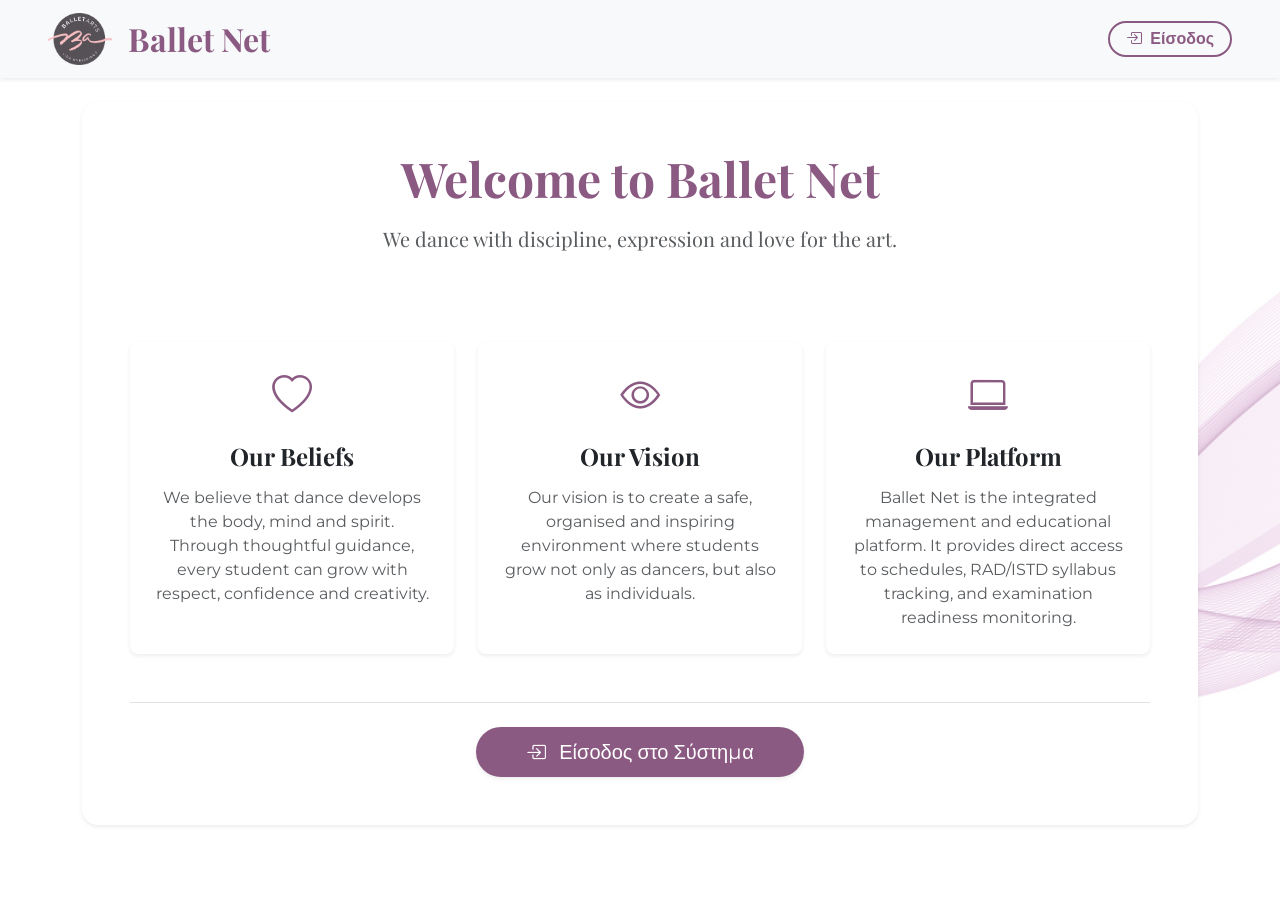
==== WebContent/index.html @ 13b9f5e4 "Refactor landing page CTA to single login trigger and fix modal focus state styling" ====
<!DOCTYPE html>
<html lang="el">

<head>
    <meta charset="UTF-8">
    <meta name="viewport" content="width=device-width, initial-scale=1.0">
    <title>Home Page - Ballet Net</title>

    <link rel="icon" type="image/png" href="photos/BalletArts.png">
    
    <!-- Bootstrap 5.3 CSS & Icons -->
    <link rel="stylesheet" href="https://cdn.jsdelivr.net/npm/bootstrap@5.3.3/dist/css/bootstrap.min.css">
    <link rel="stylesheet" href="https://cdn.jsdelivr.net/npm/bootstrap-icons@1.11.3/font/bootstrap-icons.min.css">

    <!-- Google Fonts -->
    <link rel="preconnect" href="https://fonts.googleapis.com">
    <link rel="preconnect" href="https://fonts.gstatic.com" crossorigin>
    <link href="https://fonts.googleapis.com/css2?family=Montserrat:wght@400;500;600&family=Playfair+Display:ital,wght@0,600;0,700;1,600&display=swap" rel="stylesheet">

    <!-- Custom CSS -->
    <link rel="stylesheet" type="text/css" href="css/background_style.css">
</head>

<body>
    
    <!-- Responsive Navbar -->
    <nav class="navbar navbar-light bg-light mb-4 shadow-sm py-2">
        <div class="container-fluid px-4 px-lg-5 d-flex justify-content-between align-items-center">
            <a class="navbar-brand fs-2 fw-bold d-flex align-items-center text-ballet m-0" href="index.html">
                <img src="photos/BalletArts.png" alt="Ballet Arts Logo" height="52" class="me-3">
                Ballet Net
            </a>

            <div>
                <button type="button" class="btn btn-outline-ballet rounded-pill px-3 py-1 fw-semibold" data-bs-toggle="modal" data-bs-target="#loginModal">
                    <i class="bi bi-box-arrow-in-right me-1"></i> Είσοδος
                </button>
            </div>
        </div>
    </nav>

    <!-- Main Container -->
    <div class="container mb-5 mt-4">
        <div class="bg-white p-4 p-md-5 shadow-sm rounded-4">

            <!-- Hero Header -->
            <div class="text-center mb-4 mb-md-5 pb-2">
                <h1 class="fw-bold mb-3 text-ballet display-5" data-el="Καλώς ήρθατε στο Ballet Net" data-en="Welcome to Ballet Net">
                    Καλώς ήρθατε στο Ballet Net
                </h1>
                <h4 class="text-muted fw-normal mt-3 fs-5 lh-base mx-auto" style="max-width: 700px;" 
                    data-el="Χορεύουμε με πειθαρχία, έκφραση και αγάπη για την τέχνη."
                    data-en="We dance with discipline, expression and love for the art.">
                    Χορεύουμε με πειθαρχία, έκφραση και αγάπη για την τέχνη.
                </h4>
            </div>

            <!-- Value Proposition Cards -->
            <div class="row g-4 mt-1">
                <!-- Card 1 -->
                <div class="col-md-4">
                    <div class="card h-100 shadow-sm feature-card p-4 border-0 rounded-3">
                        <div class="card-body text-center p-0">
                            <i class="bi bi-heart card-icon fs-1 text-ballet mb-3 d-inline-block"></i>
                            <h4 class="card-title fw-bold text-dark mb-3" data-el="Τα πιστεύω μας" data-en="Our Beliefs">Τα πιστεύω μας</h4>
                            <p class="card-text text-muted lh-base" 
                                data-el="Πιστεύουμε ότι ο χορός καλλιεργεί το σώμα, το μυαλό και την ψυχή. Μέσα από τη σωστή καθοδήγηση, κάθε μαθητής μπορεί να αναπτυχθεί με σεβασμό, αυτοπεποίθηση και δημιουργικότητα."
                                data-en="We believe that dance develops the body, mind and spirit. Through thoughtful guidance, every student can grow with respect, confidence and creativity.">
                                Πιστεύουμε ότι ο χορός καλλιεργεί το σώμα, το μυαλό και την ψυχή. Μέσα από τη σωστή καθοδήγηση, κάθε μαθητής μπορεί να αναπτυχθεί με σεβασμό, αυτοπεποίθηση και δημιουργικότητα.
                            </p>
                        </div>
                    </div>
                </div>

                <!-- Card 2 -->
                <div class="col-md-4">
                    <div class="card h-100 shadow-sm feature-card p-4 border-0 rounded-3">
                        <div class="card-body text-center p-0">
                            <i class="bi bi-eye card-icon fs-1 text-ballet mb-3 d-inline-block"></i>
                            <h4 class="card-title fw-bold text-dark mb-3" data-el="Το όραμά μας" data-en="Our Vision">Το όραμά μας</h4>
                            <p class="card-text text-muted lh-base" 
                                data-el="Το όραμά μας είναι να δημιουργούμε ένα ασφαλές, οργανωμένο και εμπνευσμένο περιβάλλον όπου οι μαθητές εξελίσσονται όχι μόνο ως χορευτές, αλλά και ως άνθρωποι."
                                data-en="Our vision is to create a safe, organised and inspiring environment where students grow not only as dancers, but also as individuals.">
                                Το όραμά μας είναι να δημιουργούμε ένα ασφαλές, οργανωμένο και εμπνευσμένο περιβάλλον όπου οι μαθητές εξελίσσονται όχι μόνο ως χορευτές, αλλά και ως άνθρωποι.
                            </p>
                        </div>
                    </div>
                </div>

                <!-- Card 3 -->
                <div class="col-md-4">
                    <div class="card h-100 shadow-sm feature-card p-4 border-0 rounded-3">
                        <div class="card-body text-center p-0">
                            <i class="bi bi-laptop card-icon fs-1 text-ballet mb-3 d-inline-block"></i>
                            <h4 class="card-title fw-bold text-dark mb-3" data-el="Η πλατφόρμα μας" data-en="Our Platform">Η πλατφόρμα μας</h4>
                            <p class="card-text text-muted lh-base" 
                                data-el="Το Ballet Net αποτελεί την ολοκληρωμένη πλατφόρμα διαχείρισης και εκπαιδευτικού συντονισμού. Παρέχει άμεση πρόσβαση στο ωρολόγιο πρόγραμμα, καταγραφή ύλης RAD/ISTD και παρακολούθηση εξετάσεων."
                                data-en="Ballet Net is the integrated management and educational platform. It provides direct access to schedules, RAD/ISTD syllabus tracking, and examination readiness monitoring.">
                                Το Ballet Net αποτελεί την ολοκληρωμένη πλατφόρμα διαχείρισης και εκπαιδευτικού συντονισμού. Παρέχει άμεση πρόσβαση στο ωρολόγιο πρόγραμμα, καταγραφή ύλης RAD/ISTD και παρακολούθηση εξετάσεων.
                            </p>
                        </div>
                    </div>
                </div>
            </div>

            <!-- Single Call-To-Action (Είσοδος) -->
            <div class="mt-5 pt-4 border-top text-center">
                <button type="button" class="btn btn-ballet btn-lg px-5 rounded-pill shadow-sm" data-bs-toggle="modal" data-bs-target="#loginModal">
                    <i class="bi bi-box-arrow-in-right me-2"></i> Είσοδος στο Σύστημα
                </button>
            </div>

        </div>
    </div>

    <!-- Login Modal (Role Selector) -->
    <div class="modal fade" id="loginModal" tabindex="-1" aria-labelledby="loginModalLabel" aria-hidden="true">
        <div class="modal-dialog modal-dialog-centered">
            <div class="modal-content rounded-4 border-0 shadow">
                <div class="modal-header border-0 pb-0">
                    <h4 class="modal-title fw-bold text-ballet" id="loginModalLabel">Είσοδος στο Ballet Net</h4>
                    <button type="button" class="btn-close" data-bs-dismiss="modal" aria-label="Close"></button>
                </div>
                <div class="modal-body p-4 pt-2">
                    <p class="text-muted small mb-4">Επιλέξτε ρόλο για να περιηγηθείτε στις λειτουργίες της πλατφόρμας:</p>
                    
                    <form id="roleSelectForm" onsubmit="event.preventDefault(); goToRole();">
                        <div class="mb-4">
                            <label for="userRoleSelect" class="form-label fw-semibold text-dark">Ρόλος Χρήστη</label>
                            <select class="form-select form-select-lg rounded-3" id="userRoleSelect" required>
                                <option value="secretary" selected>Γραμματεία (Operations & Scheduling)</option>
                                <option value="teacher">Διδακτικό Προσωπικό (Curriculum & Evaluation)</option>
                                <option value="student">Μαθητής / Κηδεμόνας (Personal Portal)</option>
                            </select>
                        </div>

                        <div class="d-grid gap-2">
                            <button type="submit" class="btn btn-ballet btn-lg rounded-pill fw-semibold">
                                Είσοδος
                            </button>
                        </div>
                    </form>
                </div>
            </div>
        </div>
    </div>

    <!-- Scripts -->
    <script>
        function goToRole() {
            const role = document.getElementById('userRoleSelect').value;
            if (role === 'secretary') {
                window.location.href = 'dashboard/Manage_Schedule.html';
            } else if (role === 'teacher') {
                window.location.href = 'dashboard/Update_Progress.html';
            } else if (role === 'student') {
                window.location.href = 'dashboard/Personal_Schedule.html';
            }
        }

        const language = navigator.language || navigator.userLanguage;
        const selectedLanguage = language.startsWith("el") ? "el" : "en";

        document.documentElement.lang = selectedLanguage;

        document.querySelectorAll("[data-el]").forEach(element => {
            element.textContent = element.getAttribute("data-" + selectedLanguage);
        });

        const loginModal = document.getElementById('loginModal');
        if (loginModal) {
            loginModal.addEventListener('hidden.bs.modal', function () {
                if (document.activeElement) {
                    document.activeElement.blur();
                }
            });
        }
    </script>

    <script src="https://cdn.jsdelivr.net/npm/bootstrap@5.3.3/dist/js/bootstrap.bundle.min.js"></script>
</body>

</html>
---- WebContent/css/background_style.css ----
/* Εισαγωγή Γραμματοσειρών από Google Fonts */
@import url('https://fonts.googleapis.com/css2?family=Montserrat:wght@400;500;600&family=Playfair+Display:ital,wght@0,600;0,700;1,600&display=swap');

/* Βασικό Φόντο και Γραμματοσειρές Κειμένου */
body {
    background-image: url('../photos/purple_waves.jpg'); 
    background-size: cover;
    background-repeat: no-repeat;
    background-attachment: fixed;
    background-color: #f8f9fa;
    font-family: 'Montserrat', sans-serif;
}

p, a, table, input, select, button {
    font-family: 'Montserrat', sans-serif;
}

/* Γραμματοσειρά Τίτλων */
h1, h2, h3, h4, h5, h6, .navbar-brand, .modal-title { 
    font-family: 'Playfair Display', serif; 
}

/* Χρώματα & Ταυτότητα Ballet Net (Branding) */
.text-ballet { 
    color: #8B5A83 !important; 
}

.bg-ballet { 
    background-color: #8B5A83 !important; 
    color: #ffffff; 
}

/* Κουμπιά Ballet Net */
.btn-ballet {
    background-color: #8B5A83;
    color: #ffffff;
    border: 2px solid #8B5A83;
    transition: all 0.25s ease;
}

.btn-outline-ballet {
    color: #8B5A83 !important;
    border: 2px solid #8B5A83 !important;
    background-color: transparent !important;
    transition: all 0.25s ease !important;
}

.btn-outline-ballet:hover {
    background-color: #8B5A83 !important;
    color: #ffffff !important;
    border-color: #8B5A83 !important;
}

.btn-outline-ballet:focus {
    color: #8B5A83 !important;
    border-color: #8B5A83 !important;
    background-color: transparent !important;
    box-shadow: 0 0 0 0.25rem rgba(139, 90, 131, 0.35) !important;
}

.btn-outline-ballet:hover:focus {
    background-color: #8B5A83 !important;
    color: #ffffff !important;
}

/* Links Μενού Πλοήγησης */
.text-link {
    text-decoration: none;
    color: #6c757d; 
    font-weight: 600;
    font-size: 0.95rem;
    transition: color 0.3s ease;
}

.text-link:hover { 
    color: #8B5A83;
    text-decoration: underline; 
}

/* Εφέ για Κάρτες */
.card { 
    transition: transform 0.2s ease, box-shadow 0.2s ease; 
}

.feature-card {
    transition: transform 0.3s ease, box-shadow 0.3s ease;
    border: none !important;
    background-color: #ffffff;
}

.feature-card:hover {
    transform: translateY(-6px);
    box-shadow: 0 12px 25px rgba(0, 0, 0, 0.08) !important;
}

.card-icon {
    font-size: 2.5rem;
    color: #8B5A83;
}

/* Tabs (Διαχείριση Αιθουσών Γραμματείας & Καρτέλες Δασκάλας) */
.custom-tabs .nav-link {
    color: #6c757d;
    border: none;
    font-size: 1.05rem;
    font-weight: 600;
    padding: 10px 20px;
    background-color: transparent;
    transition: all 0.3s ease;
}

.custom-tabs .nav-link:hover {
    color: #8B5A83;
    text-decoration: underline;
}

.custom-tabs .nav-link.active {
    color: #8B5A83;
    background-color: transparent;
    border-bottom: 3px solid #8B5A83;
    font-weight: 700;
}

/* Στοιχεία Εξετάσεων (RAD / ISTD) & Αξιολόγησης */
.exam-alert-card {
    border-left: 5px solid #8B5A83 !important;
    background-color: #ffffff;
    box-shadow: 0 4px 15px rgba(139, 90, 131, 0.12);
}

.badge-exam-ready {
    background-color: #198754;
    color: #ffffff;
    font-weight: 600;
    padding: 6px 12px;
    border-radius: 50rem;
    font-size: 0.85rem;
}

.badge-exam-pending {
    background-color: #ffc107;
    color: #212529;
    font-weight: 600;
    padding: 6px 12px;
    border-radius: 50rem;
    font-size: 0.85rem;
}

.badge-rad {
    background-color: #8B5A83;
    color: #ffffff;
    font-weight: 600;
    padding: 4px 10px;
    border-radius: 6px;
}

/* Sliders Προόδου Ύλης */
.syllabus-slider {
    accent-color: #8B5A83;
}
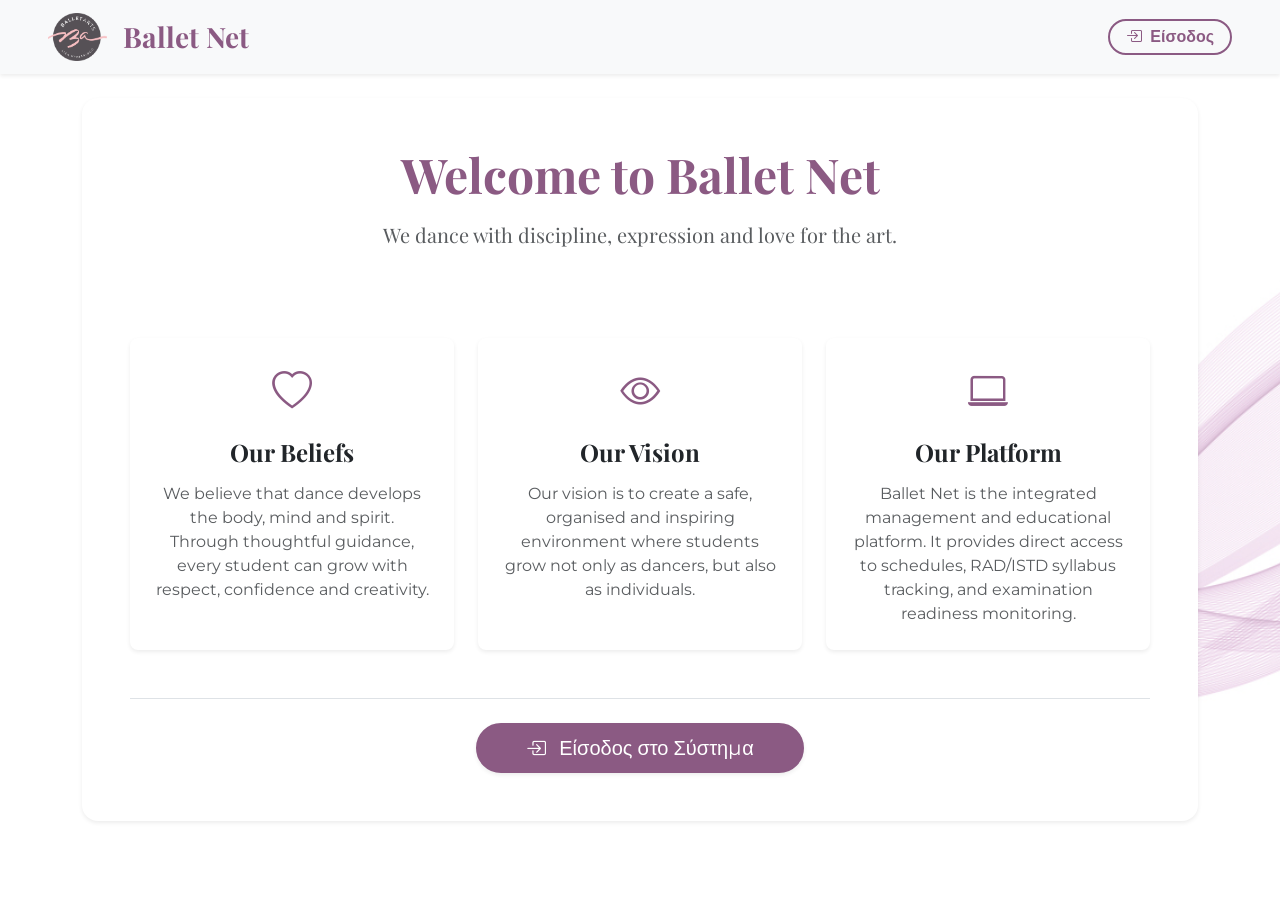
==== commit ca8e16db: "Synchronize desktop and mobile navbar styling and dimensions across landing and dashboard" ====
--- a/WebContent/index.html
+++ b/WebContent/index.html
@@ -23,11 +23,11 @@
 
 <body>
     
-    <!-- Responsive Navbar -->
+    <!-- Responsive Navbar (Ενιαίο Design) -->
     <nav class="navbar navbar-light bg-light mb-4 shadow-sm py-2">
-        <div class="container-fluid px-4 px-lg-5 d-flex justify-content-between align-items-center">
-            <a class="navbar-brand fs-2 fw-bold d-flex align-items-center text-ballet m-0" href="index.html">
-                <img src="photos/BalletArts.png" alt="Ballet Arts Logo" height="52" class="me-3">
+        <div class="container-fluid px-3 px-md-5 d-flex justify-content-between align-items-center flex-nowrap">
+            <a class="navbar-brand fs-3 fs-md-2 fw-bold d-flex align-items-center text-ballet m-0" href="index.html">
+                <img src="photos/BalletArts.png" alt="Ballet Arts Logo" height="48" class="me-2 me-md-3">
                 Ballet Net
             </a>
 
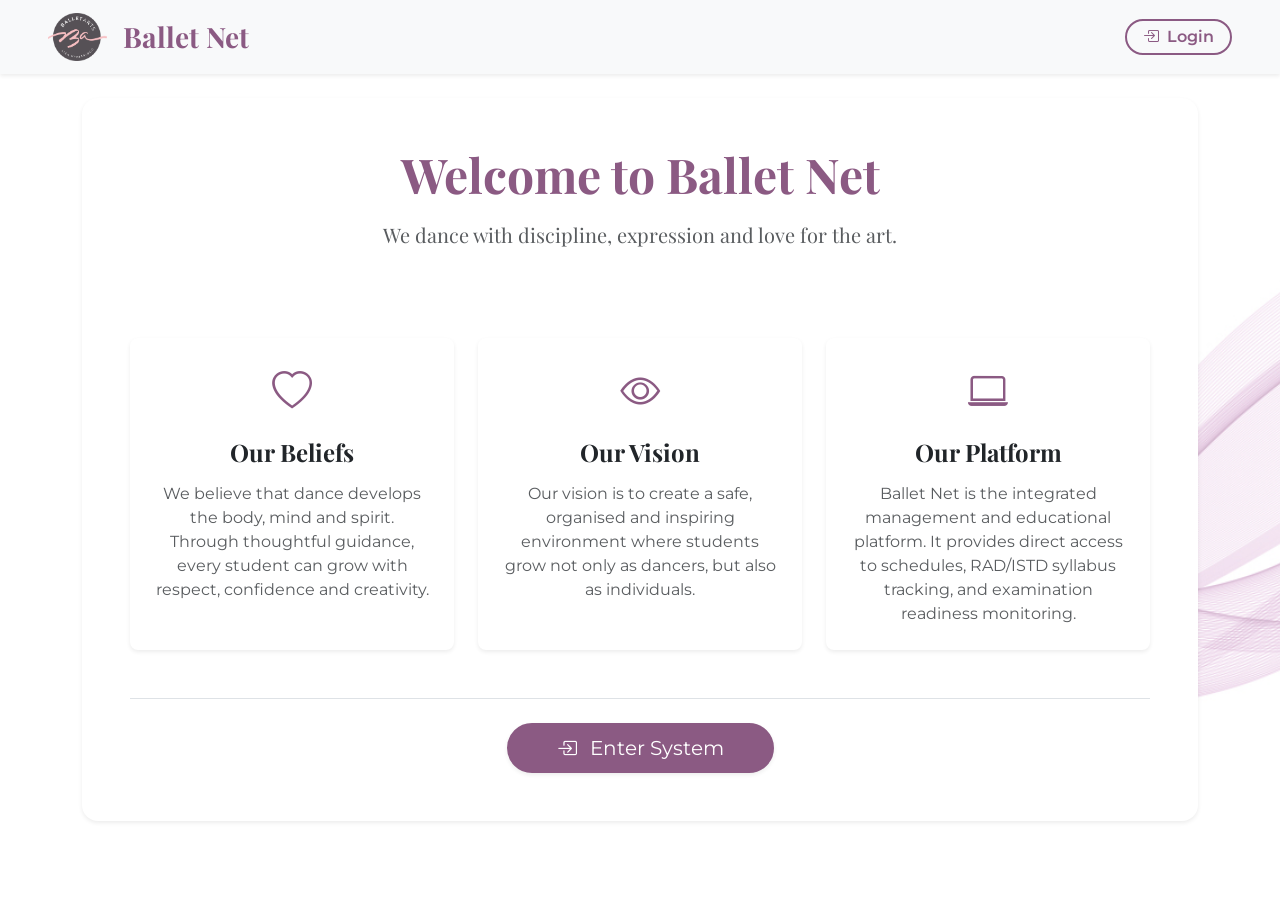
==== commit aa9045b9: "refactor(dashboards): centralize CSS and update secretary & teacher views - Move inline styles from " ====
--- a/WebContent/index.html
+++ b/WebContent/index.html
@@ -23,7 +23,7 @@
 
 <body>
     
-    <!-- Responsive Navbar (Ενιαίο Design) -->
+    <!-- Responsive Navbar -->
     <nav class="navbar navbar-light bg-light mb-4 shadow-sm py-2">
         <div class="container-fluid px-3 px-md-5 d-flex justify-content-between align-items-center flex-nowrap">
             <a class="navbar-brand fs-3 fs-md-2 fw-bold d-flex align-items-center text-ballet m-0" href="index.html">
@@ -33,7 +33,7 @@
 
             <div>
                 <button type="button" class="btn btn-outline-ballet rounded-pill px-3 py-1 fw-semibold" data-bs-toggle="modal" data-bs-target="#loginModal">
-                    <i class="bi bi-box-arrow-in-right me-1"></i> Είσοδος
+                    <i class="bi bi-box-arrow-in-right me-1"></i> <span data-el="Είσοδος" data-en="Login">Είσοδος</span>
                 </button>
             </div>
         </div>
@@ -106,7 +106,7 @@
             <!-- Single Call-To-Action (Είσοδος) -->
             <div class="mt-5 pt-4 border-top text-center">
                 <button type="button" class="btn btn-ballet btn-lg px-5 rounded-pill shadow-sm" data-bs-toggle="modal" data-bs-target="#loginModal">
-                    <i class="bi bi-box-arrow-in-right me-2"></i> Είσοδος στο Σύστημα
+                    <i class="bi bi-box-arrow-in-right me-2"></i> <span data-el="Είσοδος στο Σύστημα" data-en="Enter System">Είσοδος στο Σύστημα</span>
                 </button>
             </div>
 
@@ -118,24 +118,26 @@
         <div class="modal-dialog modal-dialog-centered">
             <div class="modal-content rounded-4 border-0 shadow">
                 <div class="modal-header border-0 pb-0">
-                    <h4 class="modal-title fw-bold text-ballet" id="loginModalLabel">Είσοδος στο Ballet Net</h4>
+                    <h4 class="modal-title fw-bold text-ballet" id="loginModalLabel" data-el="Είσοδος στο Ballet Net" data-en="Login to Ballet Net">Είσοδος στο Ballet Net</h4>
                     <button type="button" class="btn-close" data-bs-dismiss="modal" aria-label="Close"></button>
                 </div>
                 <div class="modal-body p-4 pt-2">
-                    <p class="text-muted small mb-4">Επιλέξτε ρόλο για να περιηγηθείτε στις λειτουργίες της πλατφόρμας:</p>
+                    <p class="text-muted small mb-4" data-el="Επιλέξτε ρόλο για να περιηγηθείτε στις λειτουργίες της πλατφόρμας:" data-en="Select a role to navigate the platform features:">
+                        Επιλέξτε ρόλο για να περιηγηθείτε στις λειτουργίες της πλατφόρμας:
+                    </p>
                     
                     <form id="roleSelectForm" onsubmit="event.preventDefault(); goToRole();">
                         <div class="mb-4">
-                            <label for="userRoleSelect" class="form-label fw-semibold text-dark">Ρόλος Χρήστη</label>
+                            <label for="userRoleSelect" class="form-label fw-semibold text-dark" data-el="Ρόλος Χρήστη" data-en="User Role">Ρόλος Χρήστη</label>
                             <select class="form-select form-select-lg rounded-3" id="userRoleSelect" required>
-                                <option value="secretary" selected>Γραμματεία (Operations & Scheduling)</option>
-                                <option value="teacher">Διδακτικό Προσωπικό (Curriculum & Evaluation)</option>
-                                <option value="student">Μαθητής / Κηδεμόνας (Personal Portal)</option>
+                                <option value="secretary" selected>Γραμματεία (Secretary)</option>
+                                <option value="teacher">Διδακτικό Προσωπικό (Teacher)</option>
+                                <option value="student">Μαθητής / Κηδεμόνας (Student)</option>
                             </select>
                         </div>
 
                         <div class="d-grid gap-2">
-                            <button type="submit" class="btn btn-ballet btn-lg rounded-pill fw-semibold">
+                            <button type="submit" class="btn btn-ballet btn-lg rounded-pill fw-semibold" data-el="Είσοδος" data-en="Login">
                                 Είσοδος
                             </button>
                         </div>
@@ -150,11 +152,11 @@
         function goToRole() {
             const role = document.getElementById('userRoleSelect').value;
             if (role === 'secretary') {
-                window.location.href = 'dashboard/Manage_Schedule.html';
+                window.location.href = 'dashboard/secretary_dashboard.html';
             } else if (role === 'teacher') {
-                window.location.href = 'dashboard/Update_Progress.html';
+                window.location.href = 'dashboard/teacher_dashboard.html';
             } else if (role === 'student') {
-                window.location.href = 'dashboard/Personal_Schedule.html';
+                window.location.href = 'dashboard/student_schedule.html';
             }
         }
 
--- a/WebContent/css/background_style.css
+++ b/WebContent/css/background_style.css
@@ -1,9 +1,18 @@
-/* Εισαγωγή Γραμματοσειρών από Google Fonts */
-@import url('https://fonts.googleapis.com/css2?family=Montserrat:wght@400;500;600&family=Playfair+Display:ital,wght@0,600;0,700;1,600&display=swap');
-
-/* Βασικό Φόντο και Γραμματοσειρές Κειμένου */
+/* Google Fonts Import */
+@import url('https://fonts.googleapis.com/css2?family=JetBrains+Mono:wght@500;600;700&family=Montserrat:wght@400;500;600;700&family=Playfair+Display:ital,wght@0,600;0,700;1,600&display=swap');
+
+/* ---------- Branding Variables ---------- */
+:root {
+    --ballet: #8B5A83;
+    --ballet-dark: #6f4468;
+    --ballet-soft: #f6eff5;
+    --countdown-accent: #ff5757;
+    --countdown-bg: #18181c;
+}
+
+/* ---------- Base Background and Text Fonts ---------- */
 body {
-    background-image: url('../photos/purple_waves.jpg'); 
+    background-image: url('../photos/purple_waves.jpg');
     background-size: cover;
     background-repeat: no-repeat;
     background-attachment: fixed;
@@ -15,71 +24,77 @@
     font-family: 'Montserrat', sans-serif;
 }
 
-/* Γραμματοσειρά Τίτλων */
-h1, h2, h3, h4, h5, h6, .navbar-brand, .modal-title { 
-    font-family: 'Playfair Display', serif; 
-}
-
-/* Χρώματα & Ταυτότητα Ballet Net (Branding) */
-.text-ballet { 
-    color: #8B5A83 !important; 
-}
-
-.bg-ballet { 
-    background-color: #8B5A83 !important; 
-    color: #ffffff; 
-}
-
-/* Κουμπιά Ballet Net */
+/* Titles Font */
+h1, h2, h3, h4, h5, h6, .navbar-brand, .modal-title {
+    font-family: 'Playfair Display', serif;
+}
+
+/* ---------- Colors & Ballet Net Identity (Branding) ---------- */
+.text-ballet {
+    color: var(--ballet) !important;
+}
+
+.bg-ballet {
+    background-color: var(--ballet) !important;
+    color: #ffffff;
+}
+
+/* ---------- Ballet Net Buttons ---------- */
 .btn-ballet {
-    background-color: #8B5A83;
-    color: #ffffff;
-    border: 2px solid #8B5A83;
+    background-color: var(--ballet);
+    color: #ffffff;
+    border: 2px solid var(--ballet);
     transition: all 0.25s ease;
 }
 
+.btn-ballet:hover {
+    background-color: var(--ballet-dark);
+    border-color: var(--ballet-dark);
+    color: #ffffff;
+}
+
 .btn-outline-ballet {
-    color: #8B5A83 !important;
-    border: 2px solid #8B5A83 !important;
+    color: var(--ballet) !important;
+    border: 2px solid var(--ballet) !important;
     background-color: transparent !important;
     transition: all 0.25s ease !important;
 }
 
 .btn-outline-ballet:hover {
-    background-color: #8B5A83 !important;
+    background-color: var(--ballet) !important;
     color: #ffffff !important;
-    border-color: #8B5A83 !important;
+    border-color: var(--ballet) !important;
 }
 
 .btn-outline-ballet:focus {
-    color: #8B5A83 !important;
-    border-color: #8B5A83 !important;
+    color: var(--ballet) !important;
+    border-color: var(--ballet) !important;
     background-color: transparent !important;
     box-shadow: 0 0 0 0.25rem rgba(139, 90, 131, 0.35) !important;
 }
 
 .btn-outline-ballet:hover:focus {
-    background-color: #8B5A83 !important;
+    background-color: var(--ballet) !important;
     color: #ffffff !important;
 }
 
-/* Links Μενού Πλοήγησης */
+/* ---------- Navigation Menu Links ---------- */
 .text-link {
     text-decoration: none;
-    color: #6c757d; 
+    color: #6c757d;
     font-weight: 600;
     font-size: 0.95rem;
     transition: color 0.3s ease;
 }
 
-.text-link:hover { 
-    color: #8B5A83;
-    text-decoration: underline; 
-}
-
-/* Εφέ για Κάρτες */
-.card { 
-    transition: transform 0.2s ease, box-shadow 0.2s ease; 
+.text-link:hover {
+    color: var(--ballet);
+    text-decoration: underline;
+}
+
+/* ---------- Card Effects ---------- */
+.card {
+    transition: transform 0.2s ease, box-shadow 0.2s ease;
 }
 
 .feature-card {
@@ -95,10 +110,10 @@
 
 .card-icon {
     font-size: 2.5rem;
-    color: #8B5A83;
-}
-
-/* Tabs (Διαχείριση Αιθουσών Γραμματείας & Καρτέλες Δασκάλας) */
+    color: var(--ballet);
+}
+
+/* ---------- Tabs (Secretary Room Management & Teacher Tabs) ---------- */
 .custom-tabs .nav-link {
     color: #6c757d;
     border: none;
@@ -110,20 +125,20 @@
 }
 
 .custom-tabs .nav-link:hover {
-    color: #8B5A83;
+    color: var(--ballet);
     text-decoration: underline;
 }
 
 .custom-tabs .nav-link.active {
-    color: #8B5A83;
+    color: var(--ballet);
     background-color: transparent;
-    border-bottom: 3px solid #8B5A83;
+    border-bottom: 3px solid var(--ballet);
     font-weight: 700;
 }
 
-/* Στοιχεία Εξετάσεων (RAD / ISTD) & Αξιολόγησης */
+/* ---------- Exam Elements (RAD / ISTD) & Evaluation ---------- */
 .exam-alert-card {
-    border-left: 5px solid #8B5A83 !important;
+    border-left: 5px solid var(--ballet) !important;
     background-color: #ffffff;
     box-shadow: 0 4px 15px rgba(139, 90, 131, 0.12);
 }
@@ -147,14 +162,287 @@
 }
 
 .badge-rad {
-    background-color: #8B5A83;
+    background-color: var(--ballet);
     color: #ffffff;
     font-weight: 600;
     padding: 4px 10px;
     border-radius: 6px;
 }
 
-/* Sliders Προόδου Ύλης */
+/* =========================================================
+   Common Dashboard Elements (Secretary, Teacher, Student)
+   ========================================================= */
+
+/* ---------- Profile Header Band ---------- */
+.profile-band {
+    background: linear-gradient(120deg, var(--ballet-soft) 0%, #ffffff 70%);
+    border-bottom: 1px solid rgba(139, 90, 131, 0.12);
+}
+
+.avatar-lg {
+    width: 72px;
+    height: 72px;
+    font-size: 1.6rem;
+    box-shadow: 0 0 0 4px #fff, 0 0 0 5px rgba(139, 90, 131, 0.25);
+}
+
+.stat-chip {
+    background: #fff;
+    border: 1px solid rgba(139, 90, 131, 0.15);
+    border-radius: 0.75rem;
+    padding: 0.4rem 0.9rem;
+    font-size: 0.8rem;
+    color: #6c757d;
+    white-space: nowrap;
+}
+
+.stat-chip strong {
+    color: #212529;
+}
+
+/* ---------- Tabs (Pill Style) ---------- */
+.pill-tabs .nav-link {
+    color: #6c757d;
+    font-weight: 600;
+    border-radius: 50rem;
+    padding: 0.55rem 1.25rem;
+    transition: all 0.2s ease;
+}
+
+.pill-tabs .nav-link:hover {
+    color: var(--ballet);
+}
+
+.pill-tabs .nav-link.active {
+    background-color: var(--ballet);
+    color: #fff;
+    box-shadow: 0 4px 12px rgba(139, 90, 131, 0.25);
+}
+
+/* ---------- Profile Trigger (Navbar) ---------- */
+.profile-trigger {
+    cursor: pointer;
+    padding: 4px 10px;
+    border-radius: 50rem;
+    transition: background-color 0.2s ease;
+    border: 0;
+    background: transparent;
+}
+
+.profile-trigger:hover {
+    background-color: rgba(139, 90, 131, 0.08);
+}
+
+/* ---------- Switch (Bootstrap Form-Check) ---------- */
+.form-check-input:checked {
+    background-color: var(--ballet) !important;
+    border-color: var(--ballet) !important;
+}
+
+.form-check-input:focus {
+    box-shadow: 0 0 0 0.25rem rgba(139, 90, 131, 0.25);
+}
+
+/* =========================================================
+   Teacher Dashboard
+   ========================================================= */
+
+/* ---------- Syllabus Progress Sliders ---------- */
 .syllabus-slider {
-    accent-color: #8B5A83;
+    accent-color: var(--ballet);
+    -webkit-appearance: none;
+    appearance: none;
+    width: 100%;
+    height: 8px;
+    border-radius: 5px;
+    outline: none;
+    cursor: pointer;
+}
+
+.syllabus-slider::-webkit-slider-thumb {
+    -webkit-appearance: none;
+    appearance: none;
+    width: 20px;
+    height: 20px;
+    border-radius: 50%;
+    background: var(--ballet);
+    border: 2px solid #fff;
+    box-shadow: 0 2px 5px rgba(0, 0, 0, 0.25);
+    transition: transform 0.1s ease;
+}
+
+.syllabus-slider::-webkit-slider-thumb:hover {
+    transform: scale(1.2);
+}
+
+.syllabus-slider::-moz-range-thumb {
+    width: 20px;
+    height: 20px;
+    border-radius: 50%;
+    background: var(--ballet);
+    border: 2px solid #fff;
+    box-shadow: 0 2px 5px rgba(0, 0, 0, 0.25);
+}
+
+.syllabus-slider:focus-visible {
+    box-shadow: 0 0 0 3px rgba(139, 90, 131, 0.3);
+}
+
+.student-avatar {
+    width: 40px;
+    height: 40px;
+    font-size: 0.85rem;
+    background: var(--ballet-soft);
+    color: var(--ballet);
+}
+
+.attendance-bar {
+    height: 6px;
+    width: 70px;
+}
+
+/* =========================================================
+   Secretary Dashboard
+   ========================================================= */
+
+/* ---------- Exam Period Countdown Widget ---------- */
+.exam-countdown-card {
+    background: linear-gradient(145deg, #1d1d22 0%, #141418 100%);
+    border-radius: 1.25rem;
+    position: relative;
+    overflow: hidden;
+    color: #ffffff;
+    padding: 1.5rem 1.75rem 1.5rem 2.1rem;
+    box-shadow: 0 12px 28px rgba(20, 20, 24, 0.18);
+    border: 1px solid rgba(255, 255, 255, 0.07);
+}
+
+/* Left vertical accent bar */
+.exam-countdown-card::before {
+    content: "";
+    position: absolute;
+    top: 0;
+    left: 0;
+    bottom: 0;
+    width: 8px;
+    background: linear-gradient(180deg, #ff5757 0%, #c8649b 100%);
+}
+
+.countdown-pct-badge {
+    background: rgba(255, 87, 87, 0.18);
+    color: #ff6b6b;
+    border: 1px solid rgba(255, 87, 87, 0.35);
+    font-weight: 700;
+    font-size: 0.85rem;
+    padding: 0.3rem 0.85rem;
+    border-radius: 50rem;
+    letter-spacing: 0.02em;
+}
+
+.countdown-date-range {
+    color: #9ca3af;
+    font-size: 0.9rem;
+    font-weight: 500;
+}
+
+.countdown-digits-row {
+    display: flex;
+    align-items: baseline;
+    gap: 0.45rem;
+    margin-top: 1.1rem;
+    margin-bottom: 0.9rem;
+    font-family: 'JetBrains Mono', monospace;
+}
+
+.countdown-unit {
+    display: flex;
+    flex-direction: column;
+    align-items: center;
+    min-width: 54px;
+}
+
+.countdown-num {
+    font-size: 2.15rem;
+    font-weight: 600;
+    line-height: 1.05;
+    color: #ffffff;
+    letter-spacing: 0.03em;
+}
+
+.countdown-lbl {
+    font-family: 'Montserrat', sans-serif;
+    font-size: 0.68rem;
+    font-weight: 600;
+    color: #8e95a2;
+    letter-spacing: 0.1em;
+    margin-top: 0.25rem;
+}
+
+.countdown-sep {
+    font-size: 1.75rem;
+    color: #6b7280;
+    font-weight: 500;
+    transform: translateY(-4px);
+}
+
+/* Segmented vertical tick progress bar */
+.countdown-ticks {
+    display: grid;
+    grid-template-columns: repeat(44, 1fr);
+    gap: 4px;
+    margin-top: 0.35rem;
+}
+
+.countdown-tick {
+    height: 22px;
+    border-radius: 3px;
+    background-color: #2e2e36;
+    transition: background-color 0.3s ease, transform 0.2s ease;
+}
+
+.countdown-tick.filled {
+    background: linear-gradient(180deg, #ff5757 0%, #e04462 100%);
+    box-shadow: 0 0 6px rgba(255, 87, 87, 0.35);
+}
+
+@media (max-width: 768px) {
+    .countdown-ticks {
+        grid-template-columns: repeat(24, 1fr);
+    }
+
+    .countdown-num {
+        font-size: 1.65rem;
+    }
+
+    .countdown-unit {
+        min-width: 42px;
+    }
+}
+
+/* ---------- Studio Room Filter Pills & Badges ---------- */
+.room-filter-btn {
+    border-radius: 50rem;
+    font-size: 0.85rem;
+    font-weight: 600;
+    padding: 0.35rem 1rem;
+}
+
+.sub-badge {
+    background-color: #fff3cd;
+    color: #856404;
+    border: 1px solid #ffe69c;
+    font-size: 0.75rem;
+    font-weight: 600;
+}
+
+.room-badge-1 {
+    background-color: var(--ballet-soft);
+    color: var(--ballet);
+    border: 1px solid rgba(139, 90, 131, 0.25);
+}
+
+.room-badge-2 {
+    background-color: #eef6ff;
+    color: #1d4ed8;
+    border: 1px solid rgba(29, 78, 216, 0.2);
 }
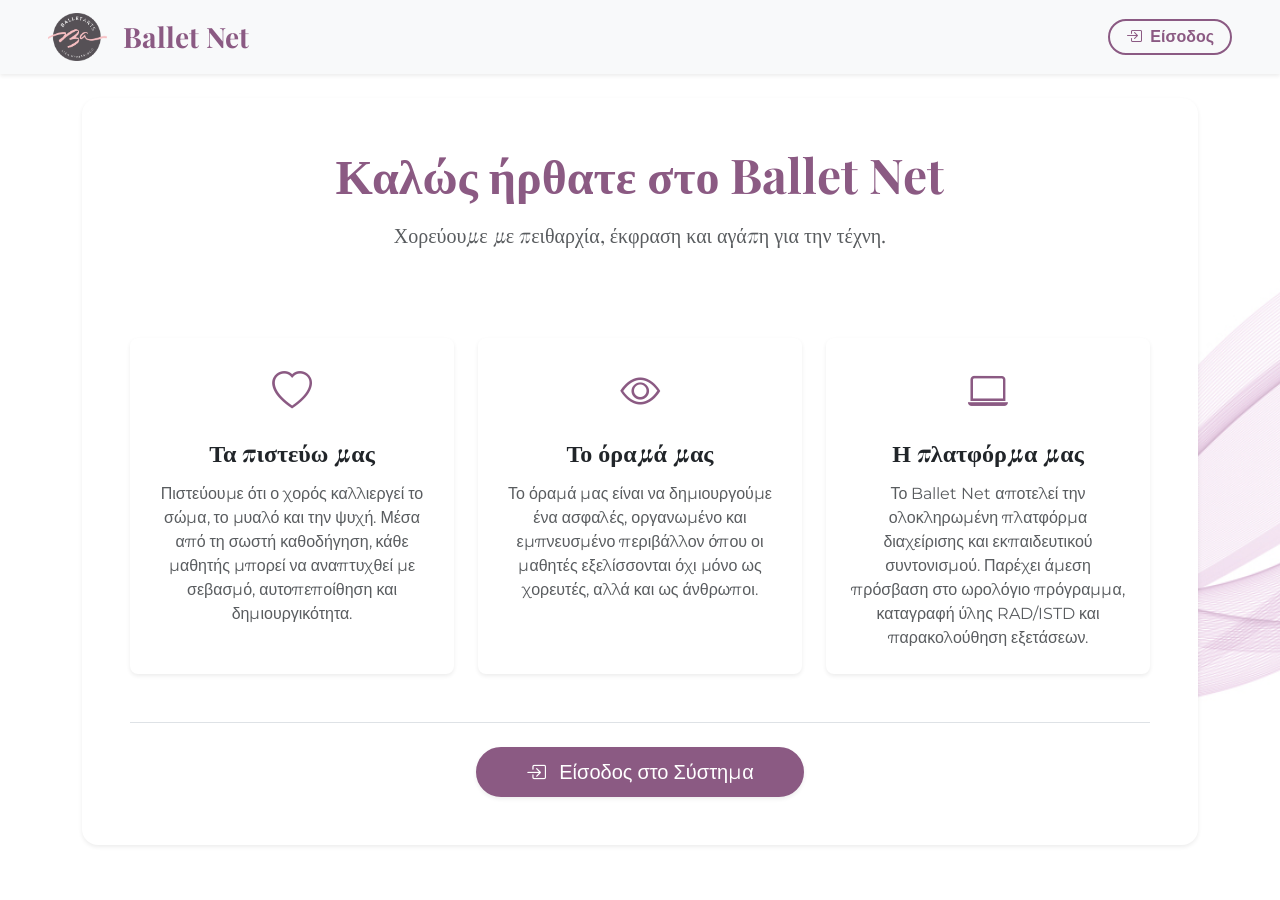
==== commit fde386df: "First attempt at creating login_form.jsp" ====
--- a/WebContent/index.html
+++ b/WebContent/index.html
@@ -112,74 +112,6 @@
 
         </div>
     </div>
-
-    <!-- Login Modal (Role Selector) -->
-    <div class="modal fade" id="loginModal" tabindex="-1" aria-labelledby="loginModalLabel" aria-hidden="true">
-        <div class="modal-dialog modal-dialog-centered">
-            <div class="modal-content rounded-4 border-0 shadow">
-                <div class="modal-header border-0 pb-0">
-                    <h4 class="modal-title fw-bold text-ballet" id="loginModalLabel" data-el="Είσοδος στο Ballet Net" data-en="Login to Ballet Net">Είσοδος στο Ballet Net</h4>
-                    <button type="button" class="btn-close" data-bs-dismiss="modal" aria-label="Close"></button>
-                </div>
-                <div class="modal-body p-4 pt-2">
-                    <p class="text-muted small mb-4" data-el="Επιλέξτε ρόλο για να περιηγηθείτε στις λειτουργίες της πλατφόρμας:" data-en="Select a role to navigate the platform features:">
-                        Επιλέξτε ρόλο για να περιηγηθείτε στις λειτουργίες της πλατφόρμας:
-                    </p>
-                    
-                    <form id="roleSelectForm" onsubmit="event.preventDefault(); goToRole();">
-                        <div class="mb-4">
-                            <label for="userRoleSelect" class="form-label fw-semibold text-dark" data-el="Ρόλος Χρήστη" data-en="User Role">Ρόλος Χρήστη</label>
-                            <select class="form-select form-select-lg rounded-3" id="userRoleSelect" required>
-                                <option value="secretary" selected>Γραμματεία (Secretary)</option>
-                                <option value="teacher">Διδακτικό Προσωπικό (Teacher)</option>
-                                <option value="student">Μαθητής / Κηδεμόνας (Student)</option>
-                            </select>
-                        </div>
-
-                        <div class="d-grid gap-2">
-                            <button type="submit" class="btn btn-ballet btn-lg rounded-pill fw-semibold" data-el="Είσοδος" data-en="Login">
-                                Είσοδος
-                            </button>
-                        </div>
-                    </form>
-                </div>
-            </div>
-        </div>
-    </div>
-
-    <!-- Scripts -->
-    <script>
-        function goToRole() {
-            const role = document.getElementById('userRoleSelect').value;
-            if (role === 'secretary') {
-                window.location.href = 'dashboard/secretary_dashboard.html';
-            } else if (role === 'teacher') {
-                window.location.href = 'dashboard/teacher_dashboard.html';
-            } else if (role === 'student') {
-                window.location.href = 'dashboard/student_schedule.html';
-            }
-        }
-
-        const language = navigator.language || navigator.userLanguage;
-        const selectedLanguage = language.startsWith("el") ? "el" : "en";
-
-        document.documentElement.lang = selectedLanguage;
-
-        document.querySelectorAll("[data-el]").forEach(element => {
-            element.textContent = element.getAttribute("data-" + selectedLanguage);
-        });
-
-        const loginModal = document.getElementById('loginModal');
-        if (loginModal) {
-            loginModal.addEventListener('hidden.bs.modal', function () {
-                if (document.activeElement) {
-                    document.activeElement.blur();
-                }
-            });
-        }
-    </script>
-
-    <script src="https://cdn.jsdelivr.net/npm/bootstrap@5.3.3/dist/js/bootstrap.bundle.min.js"></script>
 </body>
 
 </html>
--- a/WebContent/css/background_style.css
+++ b/WebContent/css/background_style.css
@@ -305,19 +305,18 @@
    Secretary Dashboard
    ========================================================= */
 
-/* ---------- Exam Period Countdown Widget ---------- */
+/* ---------- Exam Period Countdown Widget (Light / White Version) ---------- */
 .exam-countdown-card {
-    background: linear-gradient(145deg, #1d1d22 0%, #141418 100%);
+    background: #ffffff;
     border-radius: 1.25rem;
     position: relative;
     overflow: hidden;
-    color: #ffffff;
+    color: #212529;
     padding: 1.5rem 1.75rem 1.5rem 2.1rem;
-    box-shadow: 0 12px 28px rgba(20, 20, 24, 0.18);
-    border: 1px solid rgba(255, 255, 255, 0.07);
-}
-
-/* Left vertical accent bar */
+    box-shadow: 0 12px 28px rgba(0, 0, 0, 0.08);
+    border: 1px solid rgba(139, 90, 131, 0.15);
+}
+
 .exam-countdown-card::before {
     content: "";
     position: absolute;
@@ -329,9 +328,9 @@
 }
 
 .countdown-pct-badge {
-    background: rgba(255, 87, 87, 0.18);
-    color: #ff6b6b;
-    border: 1px solid rgba(255, 87, 87, 0.35);
+    background: rgba(255, 87, 87, 0.12);
+    color: #e04462;
+    border: 1px solid rgba(255, 87, 87, 0.25);
     font-weight: 700;
     font-size: 0.85rem;
     padding: 0.3rem 0.85rem;
@@ -340,7 +339,7 @@
 }
 
 .countdown-date-range {
-    color: #9ca3af;
+    color: #6c757d;
     font-size: 0.9rem;
     font-weight: 500;
 }
@@ -365,7 +364,7 @@
     font-size: 2.15rem;
     font-weight: 600;
     line-height: 1.05;
-    color: #ffffff;
+    color: #212529;
     letter-spacing: 0.03em;
 }
 
@@ -373,19 +372,18 @@
     font-family: 'Montserrat', sans-serif;
     font-size: 0.68rem;
     font-weight: 600;
-    color: #8e95a2;
+    color: #6c757d;
     letter-spacing: 0.1em;
     margin-top: 0.25rem;
 }
 
 .countdown-sep {
     font-size: 1.75rem;
-    color: #6b7280;
+    color: #6c757d;
     font-weight: 500;
     transform: translateY(-4px);
 }
 
-/* Segmented vertical tick progress bar */
 .countdown-ticks {
     display: grid;
     grid-template-columns: repeat(44, 1fr);
@@ -396,7 +394,7 @@
 .countdown-tick {
     height: 22px;
     border-radius: 3px;
-    background-color: #2e2e36;
+    background-color: #e9ecef;
     transition: background-color 0.3s ease, transform 0.2s ease;
 }
 
@@ -409,11 +407,9 @@
     .countdown-ticks {
         grid-template-columns: repeat(24, 1fr);
     }
-
     .countdown-num {
         font-size: 1.65rem;
     }
-
     .countdown-unit {
         min-width: 42px;
     }
@@ -445,4 +441,155 @@
     background-color: #eef6ff;
     color: #1d4ed8;
     border: 1px solid rgba(29, 78, 216, 0.2);
+}
+
+/* =========================================================
+   Error Page
+   ========================================================= */
+
+.error-card {
+    background: rgba(255, 255, 255, 0.88);
+    backdrop-filter: blur(6px);
+    -webkit-backdrop-filter: blur(6px);
+    border-top: 4px solid var(--ballet) !important;
+    box-shadow: 0 12px 40px rgba(139, 90, 131, 0.15);
+    animation: errorFadeUp 0.6s ease both;
+}
+
+.error-icon {
+    width: 86px;
+    height: 86px;
+    background: var(--ballet-soft);
+    color: var(--ballet);
+    box-shadow: 0 0 0 10px rgba(139, 90, 131, 0.08);
+}
+
+.error-title {
+    /* Το Playfair δεν έχει ελληνικά, οπότε τα παίρνει το Noto Serif Display */
+    font-family: 'Playfair Display', 'Noto Serif Display', serif;
+    font-size: 2.2rem;
+    color: var(--ballet-dark);
+}
+
+.error-divider {
+    width: 60px;
+    height: 3px;
+    border-radius: 2px;
+    margin: 0 auto 1.25rem;
+    background: linear-gradient(90deg, #d9b8d3, var(--ballet));
+}
+
+.error-text {
+    max-width: 580px;
+    line-height: 1.7;
+}
+
+.error-details {
+    max-width: 620px;
+    background: rgba(246, 239, 245, 0.6);
+    border: 1px solid rgba(139, 90, 131, 0.15);
+}
+
+.error-details-toggle i {
+    display: inline-block;
+    transition: transform 0.2s ease;
+}
+
+.error-details-toggle:not(.collapsed) i {
+    transform: rotate(180deg);
+}
+
+.error-card .btn {
+    transition: transform 0.2s ease, box-shadow 0.2s ease, background-color 0.25s ease;
+}
+
+.error-card .btn:hover {
+    transform: translateY(-2px);
+}
+
+@keyframes errorFadeUp {
+    from { opacity: 0; transform: translateY(16px); }
+    to   { opacity: 1; transform: translateY(0); }
+}
+
+@media (prefers-reduced-motion: reduce) {
+    .error-card { animation: none; }
+    .error-card .btn:hover { transform: none; }
+}
+
+/* =========================================================
+   Login Page
+   ========================================================= */
+
+.auth-card {
+    background: rgba(255, 255, 255, 0.9);
+    backdrop-filter: blur(6px);
+    -webkit-backdrop-filter: blur(6px);
+    border-top: 4px solid var(--ballet) !important;
+    box-shadow: 0 12px 40px rgba(139, 90, 131, 0.15);
+    animation: errorFadeUp 0.6s ease both;
+}
+
+.auth-icon {
+    width: 64px;
+    height: 64px;
+    background: var(--ballet-soft);
+    color: var(--ballet);
+    box-shadow: 0 0 0 8px rgba(139, 90, 131, 0.08);
+}
+
+.auth-title {
+    font-family: 'Playfair Display', 'Noto Serif Display', serif;
+    font-size: 2rem;
+    color: var(--ballet-dark);
+}
+
+.auth-divider {
+    width: 60px;
+    height: 3px;
+    border-radius: 2px;
+    margin: 0 auto 1rem;
+    background: linear-gradient(90deg, #d9b8d3, var(--ballet));
+}
+
+/* Inputs */
+.auth-input .input-group-text {
+    background: var(--ballet-soft);
+    color: var(--ballet);
+    border-color: #dee2e6;
+}
+
+.auth-input .form-control:focus {
+    border-color: var(--ballet);
+    box-shadow: 0 0 0 0.2rem rgba(139, 90, 131, 0.2);
+}
+
+.btn-toggle-pass {
+    background: #fff;
+    color: #6c757d;
+    border: 1px solid #dee2e6;
+    border-left: 0;
+}
+
+.btn-toggle-pass:hover {
+    color: var(--ballet);
+    background: var(--ballet-soft);
+}
+
+.auth-help {
+    background: rgba(246, 239, 245, 0.7);
+    border: 1px solid rgba(139, 90, 131, 0.15);
+}
+
+.auth-card .btn {
+    transition: transform 0.2s ease, box-shadow 0.2s ease, background-color 0.25s ease;
+}
+
+.auth-card .btn-ballet:hover {
+    transform: translateY(-2px);
+}
+
+@media (prefers-reduced-motion: reduce) {
+    .auth-card { animation: none; }
+    .auth-card .btn-ballet:hover { transform: none; }
 }
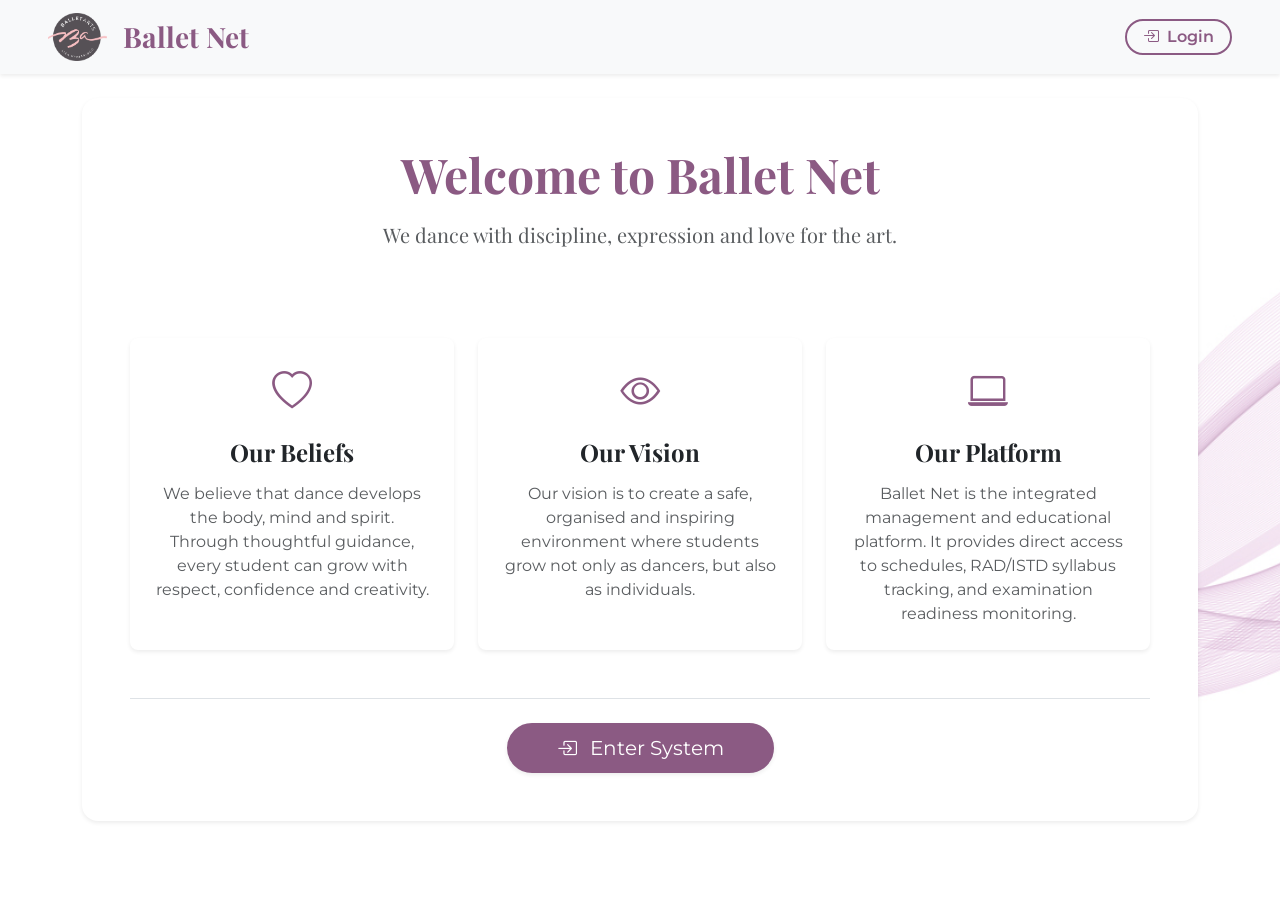
==== commit b16b1a80: "Brought back index.html accidentally deleted code - part 2" ====
--- a/WebContent/index.html
+++ b/WebContent/index.html
@@ -112,6 +112,74 @@
 
         </div>
     </div>
+
+    <!-- Login Modal (Role Selector) -->
+    <div class="modal fade" id="loginModal" tabindex="-1" aria-labelledby="loginModalLabel" aria-hidden="true">
+        <div class="modal-dialog modal-dialog-centered">
+            <div class="modal-content rounded-4 border-0 shadow">
+                <div class="modal-header border-0 pb-0">
+                    <h4 class="modal-title fw-bold text-ballet" id="loginModalLabel" data-el="Είσοδος στο Ballet Net" data-en="Login to Ballet Net">Είσοδος στο Ballet Net</h4>
+                    <button type="button" class="btn-close" data-bs-dismiss="modal" aria-label="Close"></button>
+                </div>
+                <div class="modal-body p-4 pt-2">
+                    <p class="text-muted small mb-4" data-el="Επιλέξτε ρόλο για να περιηγηθείτε στις λειτουργίες της πλατφόρμας:" data-en="Select a role to navigate the platform features:">
+                        Επιλέξτε ρόλο για να περιηγηθείτε στις λειτουργίες της πλατφόρμας:
+                    </p>
+                    
+                    <form id="roleSelectForm" onsubmit="event.preventDefault(); goToRole();">
+                        <div class="mb-4">
+                            <label for="userRoleSelect" class="form-label fw-semibold text-dark" data-el="Ρόλος Χρήστη" data-en="User Role">Ρόλος Χρήστη</label>
+                            <select class="form-select form-select-lg rounded-3" id="userRoleSelect" required>
+                                <option value="secretary" selected>Γραμματεία (Secretary)</option>
+                                <option value="teacher">Διδακτικό Προσωπικό (Teacher)</option>
+                                <option value="student">Μαθητής / Κηδεμόνας (Student)</option>
+                            </select>
+                        </div>
+
+                        <div class="d-grid gap-2">
+                            <button type="submit" class="btn btn-ballet btn-lg rounded-pill fw-semibold" data-el="Είσοδος" data-en="Login">
+                                Είσοδος
+                            </button>
+                        </div>
+                    </form>
+                </div>
+            </div>
+        </div>
+    </div>
+
+    <!-- Scripts -->
+    <script>
+        function goToRole() {
+            const role = document.getElementById('userRoleSelect').value;
+            if (role === 'secretary') {
+                window.location.href = 'dashboard/manage_schedule.html';
+            } else if (role === 'teacher') {
+                window.location.href = 'dashboard/update_class_progress.html';
+            } else if (role === 'student') {
+                window.location.href = 'dashboard/view_student_schedule.html';
+            }
+        }
+
+        const language = navigator.language || navigator.userLanguage;
+        const selectedLanguage = language.startsWith("el") ? "el" : "en";
+
+        document.documentElement.lang = selectedLanguage;
+
+        document.querySelectorAll("[data-el]").forEach(element => {
+            element.textContent = element.getAttribute("data-" + selectedLanguage);
+        });
+
+        const loginModal = document.getElementById('loginModal');
+        if (loginModal) {
+            loginModal.addEventListener('hidden.bs.modal', function () {
+                if (document.activeElement) {
+                    document.activeElement.blur();
+                }
+            });
+        }
+    </script>
+
+    <script src="https://cdn.jsdelivr.net/npm/bootstrap@5.3.3/dist/js/bootstrap.bundle.min.js"></script>
 </body>
 
 </html>
